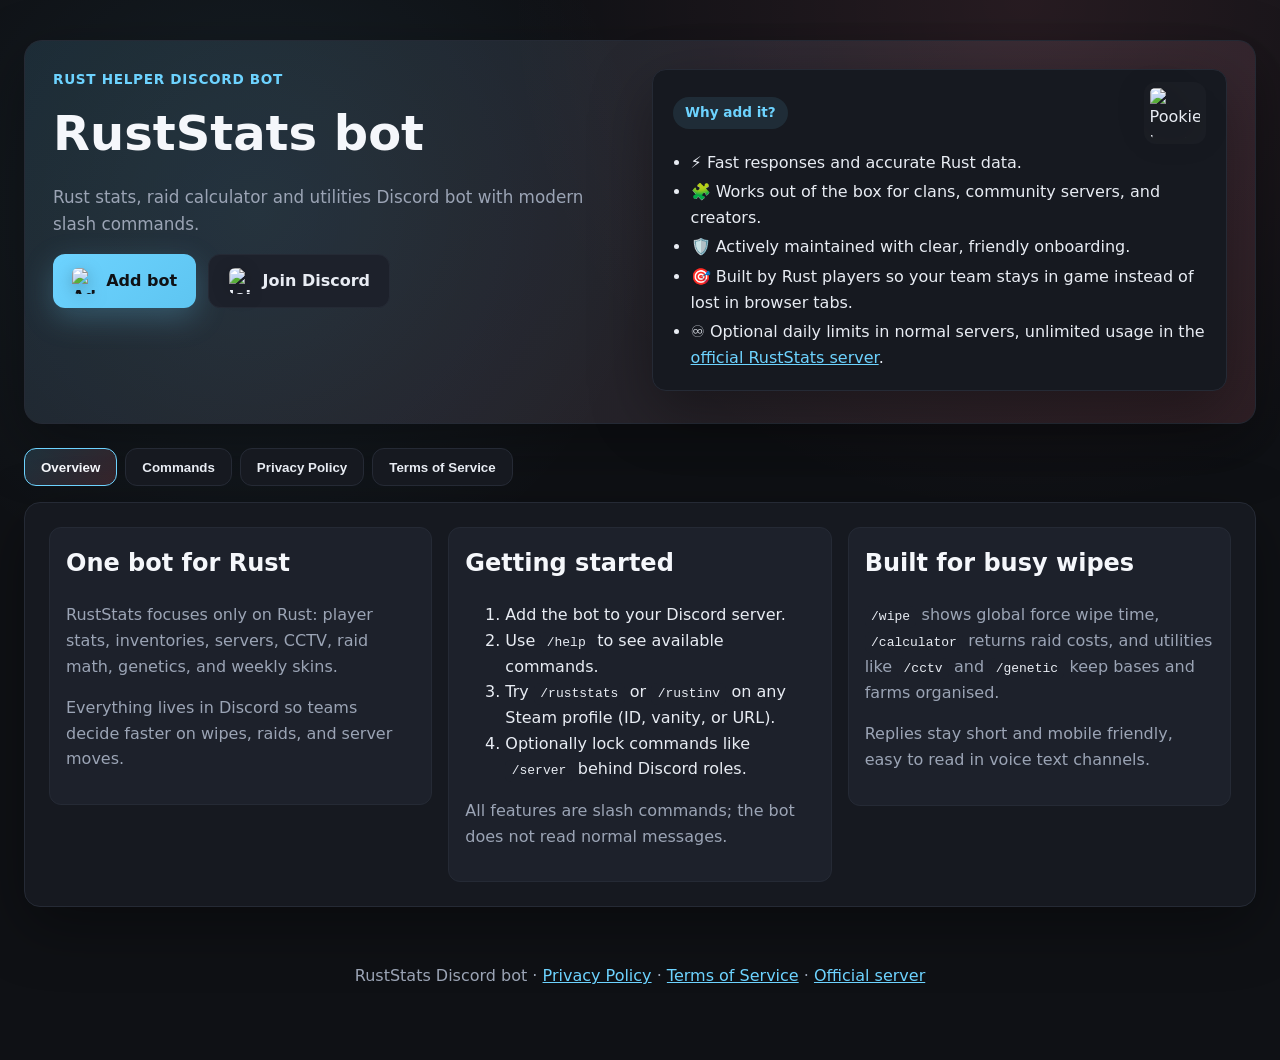
==== docs/index.html @ 952f86d2 "Update bot icon image source in index.html" ====
<!DOCTYPE html>
<html lang="en">
<head>
  <meta charset="UTF-8" />
  <title>RustStats bot</title>
  <meta name="viewport" content="width=device-width, initial-scale=1.0" />
  <link rel="stylesheet" href="style.css" />
  <style>
    .hero__title {
      display: flex;
      align-items: center;
      gap: 0.6rem;
      margin-bottom: 0.4rem;
    }

    .hero__title-icon {
      height: 2.1em;
      width: auto;
      object-fit: contain;
      margin-top: 0.05em;
    }

    .hero__card {
      padding-top: 0.75rem;
    }

    .hero__card-header {
      display: flex;
      align-items: center;
      justify-content: space-between;
      gap: 0.75rem;
      margin-bottom: 0.35rem;
    }

    .hero__card .card-sticker {
      margin-bottom: 0;
    }

    .hero__card ul {
      margin: 0.25rem 0 0;
      padding-left: 1.1rem;
    }

    .hero__card li + li {
      margin-top: 0.25rem;
    }
  </style>
</head>
<body>
  <main>
    <section class="hero">
      <div class="hero__content">
        <p class="eyebrow">Rust helper Discord bot</p>
        <div class="hero__title">
          <h1>RustStats bot</h1>
          <img
            class="hero__title-icon"
            src="https://github.com/M1sha-777/RustStatsSite/blob/main/image2.png?raw=true"
            alt=""
          />
        </div>
        <p class="lede">Rust stats, raid calculator and utilities Discord bot with modern slash commands.</p>
        <div class="hero__actions">
          <a class="button" href="https://discord.com/oauth2/authorize?client_id=1088914219061235712&permissions=2147567616&integration_type=0&scope=bot+applications.commands" target="_blank" rel="noopener">
            <img class="button__icon" src="https://github.com/M1sha-777/RustStatsSite/blob/main/image1.png?raw=true" alt="Add bot icon" />
            Add bot
          </a>
          <a class="button button--ghost" href="https://discord.gg/M3B2twxjD5" target="_blank" rel="noopener">
            <img class="button__icon" src="https://github.com/M1sha-777/RustStatsSite/blob/main/image.png?raw=true" alt="Join Discord icon" />
            Join Discord
          </a>
        </div>
      </div>
      <aside class="hero__card">
        <div class="hero__card-header">
          <p class="pill">Why add it?</p>
          <div class="card-sticker" aria-hidden="true">
            <img src="https://ru-wiki.rustclash.com/img/items180/pookie.bear.png" alt="Pookie bear sticker" />
          </div>
        </div>
        <ul>
          <li>⚡ Fast responses and accurate Rust data.</li>
          <li>🧩 Works out of the box for clans, community servers, and creators.</li>
          <li>🛡️ Actively maintained with clear, friendly onboarding.</li>
          <li>🎯 Built by Rust players so your team stays in game instead of lost in browser tabs.</li>
          <li>♾️ Optional daily limits in normal servers, unlimited usage in the <a href="https://discord.gg/M3B2twxjD5" target="_blank" rel="noopener">official RustStats server</a>.</li>
        </ul>
      </aside>
    </section>

    <nav class="tabs" role="tablist" aria-label="RustStats bot sections">
      <button class="tab active" id="tab-overview" type="button" data-tab-target="overview">Overview</button>
      <button class="tab" id="tab-commands" type="button" data-tab-target="commands">Commands</button>
      <button class="tab" id="tab-privacy" type="button" data-tab-target="privacy">Privacy Policy</button>
      <button class="tab" id="tab-terms" type="button" data-tab-target="terms">Terms of Service</button>
    </nav>

    <section class="tab-panel active" id="overview" role="tabpanel" aria-labelledby="tab-overview">
      <div class="panel-grid">
        <article class="card">
          <h2>One bot for Rust</h2>
          <p>RustStats focuses only on Rust: player stats, inventories, servers, CCTV, raid math, genetics, and weekly skins.</p>
          <p>Everything lives in Discord so teams decide faster on wipes, raids, and server moves.</p>
        </article>
        <article class="card">
          <h2>Getting started</h2>
          <ol>
            <li>Add the bot to your Discord server.</li>
            <li>Use <code>/help</code> to see available commands.</li>
            <li>Try <code>/ruststats</code> or <code>/rustinv</code> on any Steam profile (ID, vanity, or URL).</li>
            <li>Optionally lock commands like <code>/server</code> behind Discord roles.</li>
          </ol>
          <p>All features are slash commands; the bot does not read normal messages.</p>
        </article>
        <article class="card">
          <h2>Built for busy wipes</h2>
          <p><code>/wipe</code> shows global force wipe time, <code>/calculator</code> returns raid costs, and utilities like <code>/cctv</code> and <code>/genetic</code> keep bases and farms organised.</p>
          <p>Replies stay short and mobile friendly, easy to read in voice text channels.</p>
        </article>
      </div>
    </section>

    <section class="tab-panel" id="commands" role="tabpanel" aria-labelledby="tab-commands">
      <div class="section-heading">
        <h2>Commands</h2>
        <div class="section-sticker" aria-hidden="true">
          <img src="https://cdn.discordapp.com/attachments/1439575495577702500/1444111739003080734/image.png?ex=692b855c&is=692a33dc&hm=8b8102cf6c5278b7996411ef80395ef33097405a7dd4fb6205e5fd201a5efbc1&" alt="Discord icon" />
        </div>
      </div>
      <div class="feature-list">
        <article class="feature">
          <p class="pill">/ruststats</p>
          <p>Rust player stats: hours, KD, and recent servers from Steam and BattleMetrics.</p>
        </article>
        <article class="feature">
          <p class="pill">/rustinv</p>
          <p>Inventory value and top skins for any Steam account.</p>
        </article>
        <article class="feature">
          <p class="pill">/server</p>
          <p>Rust server search by BattleMetrics ID, IP:port, hostname, or connect link.</p>
        </article>
        <article class="feature">
          <p class="pill">/wipe</p>
          <p>Next global force wipe time in your time zone.</p>
        </article>
        <article class="feature">
          <p class="pill">/calculator</p>
          <p>Raid cost calculator for doors, walls, and deployables.</p>
        </article>
        <article class="feature">
          <p class="pill">/cctv</p>
          <p>List CCTV camera names and pager frequencies.</p>
        </article>
        <article class="feature">
          <p class="pill">/genetic</p>
          <p>Genetic helper for optimal crop and clone combinations.</p>
        </article>
        <article class="feature">
          <p class="pill">/skins</p>
          <p>Current weekly Rust store skins.</p>
        </article>
        <article class="feature">
          <p class="pill">/help</p>
          <p>Short list of all public commands.</p>
        </article>
      </div>
    </section>

    <section class="tab-panel legal" id="privacy" role="tabpanel" aria-labelledby="tab-privacy">
      <h2>Privacy Policy</h2>
      <p>This page describes how the RustStats Discord bot (“the bot”) handles data when you use it on Discord.</p>
      <h3>Data we receive</h3>
      <ul>
        <li>Discord user and guild information that Discord sends with each slash command or button interaction (IDs, usernames, avatars, server IDs).</li>
        <li>Command input you send to the bot, such as Steam IDs, profile URLs, server addresses, and genome strings.</li>
        <li>Technical logs with which command was run, basic timing, and error details to keep the bot stable.</li>
        <li>Daily counters for how many commands each user and guild has run, stored in a local file to enforce configured limits.</li>
      </ul>
      <h3>How we use data</h3>
      <ul>
        <li>To answer your commands: generate stats, calculations, and other responses.</li>
        <li>To protect the service: apply per-user, per-guild, or global daily command limits and prevent abuse.</li>
        <li>To debug and improve the bot based on anonymised usage patterns and error logs.</li>
      </ul>
      <h3>What we do not do</h3>
      <ul>
        <li>We do not sell your data.</li>
        <li>We do not use your data for advertising.</li>
        <li>We do not read or log full message histories in your servers; the bot only works with slash commands, buttons, and basic guild metadata.</li>
      </ul>
      <h3>Data retention</h3>
      <p>Command usage statistics and technical logs may be stored for a limited time to keep the bot reliable. Daily limit counters reset every UTC day and are periodically overwritten. If you want your data removed, contact the maintainer via the official Discord server.</p>
      <h3>Contact</h3>
      <p>For privacy questions or requests, open a ticket or contact staff in the official RustStats Discord server.</p>
    </section>

    <section class="tab-panel legal" id="terms" role="tabpanel" aria-labelledby="tab-terms">
      <h2>Terms of Service</h2>
      <p>By using the RustStats bot, you agree to these terms.</p>
      <h3>Usage</h3>
      <ul>
        <li>You must follow the Discord Terms of Service and Community Guidelines.</li>
        <li>You may not use the bot for harassment, spam, or any illegal activity.</li>
        <li>You are responsible for following Steam, Facepunch, BattleMetrics, and any other third-party terms when using data returned by the bot.</li>
        <li>The bot is provided “as is” with no uptime guarantees.</li>
      </ul>
      <h3>Limits</h3>
      <ul>
        <li>Daily command limits or other rate limits may be enabled to keep the bot stable for everyone.</li>
        <li>The maintainer may configure per-user, per-guild, or global daily limits and may exempt members of the official RustStats server from those limits.</li>
        <li>We may temporarily block or restrict usage that abuses or overloads the bot.</li>
      </ul>
      <h3>Changes</h3>
      <p>Features, commands, limits, and data sources may change over time. Continued use of the bot after changes means you accept the updated terms.</p>
      <h3>Liability</h3>
      <p>The maintainer is not responsible for any losses, bans, or issues that arise from using the bot or relying on its data.</p>
      <p>If you do not agree with these terms, please remove the bot from your servers.</p>
    </section>

    <footer class="footer">
      <p>RustStats Discord bot · <a href="#privacy">Privacy Policy</a> · <a href="#terms">Terms of Service</a> · <a href="https://discord.gg/M3B2twxjD5" target="_blank" rel="noopener">Official server</a></p>
    </footer>
  </main>
  <script src="script.js" defer></script>
</body>
</html>
---- docs/style.css ----
:root {
  --bg: #0f1115;
  --surface: #161920;
  --surface-2: #1d212b;
  --text: #e8ecf3;
  --muted: #9ba4b5;
  --accent: #6dd3ff;
  --accent-2: #ff7a90;
  --border: #252a35;
  --shadow: 0 20px 60px rgba(0, 0, 0, 0.35);
}

* {
  box-sizing: border-box;
}

body {
  margin: 0;
  font-family: 'Inter', system-ui, -apple-system, BlinkMacSystemFont, 'Segoe UI', sans-serif;
  background: radial-gradient(circle at 20% 20%, rgba(109, 211, 255, 0.08), transparent 30%),
    radial-gradient(circle at 80% 0%, rgba(255, 122, 144, 0.1), transparent 35%),
    var(--bg);
  color: var(--text);
  line-height: 1.6;
  padding: 0 1.5rem 3rem;
}

h1, h2, h3, h4 {
  color: #f5f7fb;
  margin-top: 0;
}

p {
  color: var(--muted);
}

code {
  background: var(--surface-2);
  border-radius: 6px;
  padding: 0.2rem 0.4rem;
  color: var(--text);
}

a {
  color: var(--accent);
}

.hero {
  display: grid;
  grid-template-columns: repeat(auto-fit, minmax(280px, 1fr));
  gap: 1.5rem;
  margin: 2.5rem auto 1.5rem;
  padding: 1.75rem 1.75rem 2rem;
  background: linear-gradient(135deg, rgba(109, 211, 255, 0.12), rgba(255, 122, 144, 0.12));
  border: 1px solid var(--border);
  border-radius: 18px;
  box-shadow: var(--shadow);
}

.hero__content h1 {
  font-size: clamp(2rem, 4vw, 3rem);
  margin-bottom: 0.4rem;
}

.hero__content .lede {
  font-size: 1.05rem;
  max-width: 640px;
}

.hero__card {
  background: var(--surface);
  border: 1px solid var(--border);
  border-radius: 14px;
  padding: 1.25rem;
  box-shadow: var(--shadow);
}

.card-sticker {
  display: flex;
  justify-content: flex-end;
  margin-bottom: 0.35rem;
}

.card-sticker img {
  width: 62px;
  height: 62px;
  object-fit: contain;
  filter: drop-shadow(0 8px 16px rgba(0, 0, 0, 0.35));
  background: rgba(255, 255, 255, 0.02);
  border-radius: 12px;
  padding: 0.35rem;
}

.stat-grid {
  display: grid;
  grid-template-columns: repeat(auto-fit, minmax(180px, 1fr));
  gap: 1rem;
}

.label {
  text-transform: uppercase;
  letter-spacing: 0.04em;
  font-size: 0.75rem;
  color: var(--muted);
  margin: 0;
}

.value {
  margin: 0.15rem 0 0;
  font-size: 1rem;
  font-weight: 600;
}

.value.status {
  color: #9ff88a;
}

.eyebrow {
  text-transform: uppercase;
  letter-spacing: 0.05em;
  font-weight: 700;
  color: var(--accent);
  font-size: 0.85rem;
  margin: 0 0 0.25rem;
}

.lede {
  margin: 0 0 1rem;
}

.hero__actions {
  display: flex;
  flex-wrap: wrap;
  gap: 0.75rem;
  margin-top: 1rem;
}

.button {
  background: linear-gradient(135deg, var(--accent), #5ec5f1);
  border: none;
  color: #0f1115;
  font-weight: 700;
  padding: 0.8rem 1.2rem;
  border-radius: 12px;
  cursor: pointer;
  text-decoration: none;
  transition: transform 150ms ease, box-shadow 150ms ease;
  box-shadow: 0 10px 30px rgba(109, 211, 255, 0.25);
  display: inline-flex;
  align-items: center;
  gap: 0.5rem;
}

.button:hover,
.button:focus-visible {
  transform: translateY(-1px);
  box-shadow: 0 14px 40px rgba(109, 211, 255, 0.35);
}

.button--ghost {
  background: var(--surface-2);
  color: var(--text);
  border: 1px solid var(--border);
  box-shadow: none;
}

.button__icon {
  width: 26px;
  height: 26px;
  object-fit: contain;
  filter: drop-shadow(0 4px 8px rgba(0, 0, 0, 0.25));
  border-radius: 6px;
}

.tabs {
  display: flex;
  gap: 0.5rem;
  margin: 1.5rem 0 1rem;
  flex-wrap: wrap;
}

.tab {
  background: var(--surface);
  color: var(--text);
  border: 1px solid var(--border);
  padding: 0.65rem 1rem;
  border-radius: 12px;
  cursor: pointer;
  font-weight: 600;
  transition: border-color 150ms ease, transform 150ms ease, color 150ms ease;
}

.tab:hover,
.tab:focus-visible {
  border-color: var(--accent);
  color: var(--accent);
}

.tab.active {
  background: linear-gradient(135deg, rgba(109, 211, 255, 0.16), rgba(255, 122, 144, 0.16));
  border-color: var(--accent);
  color: #f5f7fb;
}

.tab-panel {
  display: none;
  background: var(--surface);
  border: 1px solid var(--border);
  border-radius: 16px;
  padding: 1.5rem;
  box-shadow: var(--shadow);
}

.tab-panel.active {
  display: block;
}

.panel-grid {
  display: grid;
  grid-template-columns: repeat(auto-fit, minmax(260px, 1fr));
  gap: 1rem;
  align-items: start;
}

.card {
  background: var(--surface-2);
  border: 1px solid var(--border);
  border-radius: 12px;
  padding: 1rem;
}

.feature-list {
  display: grid;
  grid-template-columns: repeat(auto-fit, minmax(240px, 1fr));
  gap: 1rem;
}

.section-heading {
  display: flex;
  align-items: center;
  justify-content: space-between;
  gap: 0.75rem;
  margin-bottom: 0.75rem;
}

.section-sticker img {
  width: 34px;
  height: 34px;
  object-fit: contain;
  filter: drop-shadow(0 6px 12px rgba(0, 0, 0, 0.3));
  background: rgba(109, 211, 255, 0.08);
  border-radius: 10px;
  padding: 0.25rem;
}

.feature {
  background: var(--surface-2);
  border-radius: 12px;
  border: 1px solid var(--border);
  padding: 1rem;
  min-height: 200px;
}

.pill {
  display: inline-block;
  padding: 0.35rem 0.75rem;
  border-radius: 999px;
  background: rgba(109, 211, 255, 0.1);
  color: var(--accent);
  font-weight: 700;
  font-size: 0.85rem;
}

.legal h2 {
  margin-bottom: 0.25rem;
}

.legal h3 {
  margin-bottom: 0.1rem;
}

.legal ul {
  padding-left: 1.2rem;
  color: var(--muted);
}

.footer {
  text-align: center;
  color: var(--muted);
  margin-top: 1.5rem;
  padding: 1rem 0 0.5rem;
}

@media (max-width: 640px) {
  body {
    padding: 0 1rem 2rem;
  }

  .hero {
    padding: 1.25rem;
  }

  .tabs {
    gap: 0.35rem;
  }
}
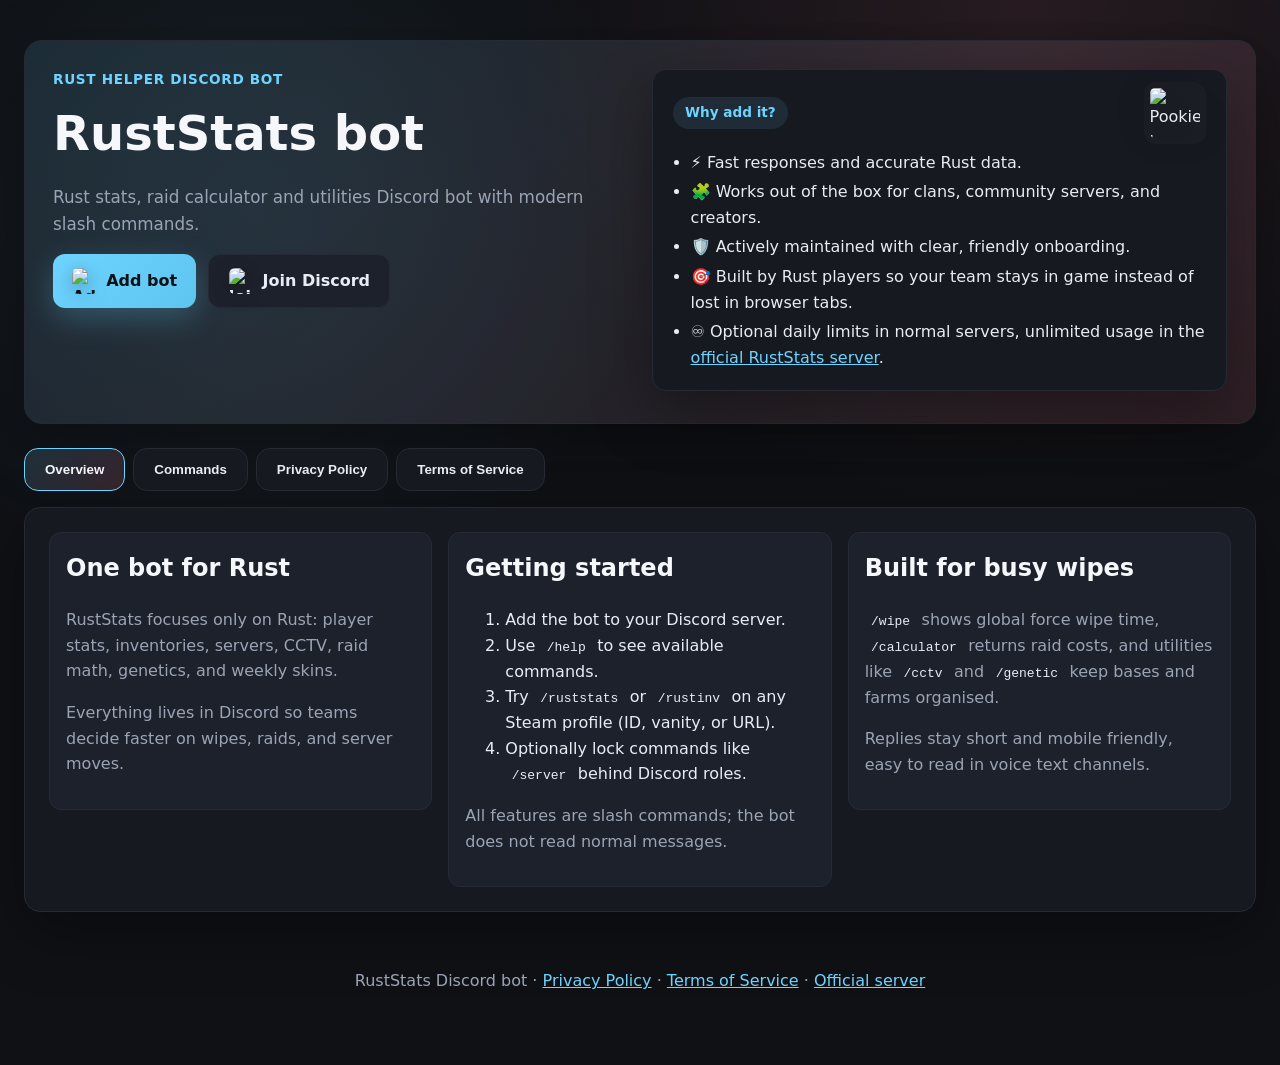
==== commit a200daeb: "Add favicon link to documentation page" ====
--- a/docs/index.html
+++ b/docs/index.html
@@ -4,6 +4,7 @@
   <meta charset="UTF-8" />
   <title>RustStats bot</title>
   <meta name="viewport" content="width=device-width, initial-scale=1.0" />
+  <link rel="icon" type="image/png" href="favicon.png" />
   <link rel="stylesheet" href="style.css" />
   <style>
     .hero__title {
@@ -75,7 +76,7 @@
         <div class="hero__card-header">
           <p class="pill">Why add it?</p>
           <div class="card-sticker" aria-hidden="true">
-            <img src="https://ru-wiki.rustclash.com/img/items180/pookie.bear.png" alt="Pookie bear sticker" />
+            <img src="https://wiki.rustclash.com/img/items180/pookie.bear.png" alt="Pookie bear sticker" />
           </div>
         </div>
         <ul>
@@ -124,7 +125,7 @@
       <div class="section-heading">
         <h2>Commands</h2>
         <div class="section-sticker" aria-hidden="true">
-          <img src="https://cdn.discordapp.com/attachments/1439575495577702500/1444111739003080734/image.png?ex=692b855c&is=692a33dc&hm=8b8102cf6c5278b7996411ef80395ef33097405a7dd4fb6205e5fd201a5efbc1&" alt="Discord icon" />
+          <img src="https://github.com/M1sha-777/RustStatsSite/blob/main/image3.png?raw=true" alt="Discord icon" />
         </div>
       </div>
       <div class="feature-list">
--- a/docs/style.css
+++ b/docs/style.css
@@ -183,8 +183,8 @@
   background: var(--surface);
   color: var(--text);
   border: 1px solid var(--border);
-  padding: 0.65rem 1rem;
-  border-radius: 12px;
+  padding: 0.8rem 1.25rem;
+  border-radius: 14px;
   cursor: pointer;
   font-weight: 600;
   transition: border-color 150ms ease, transform 150ms ease, color 150ms ease;
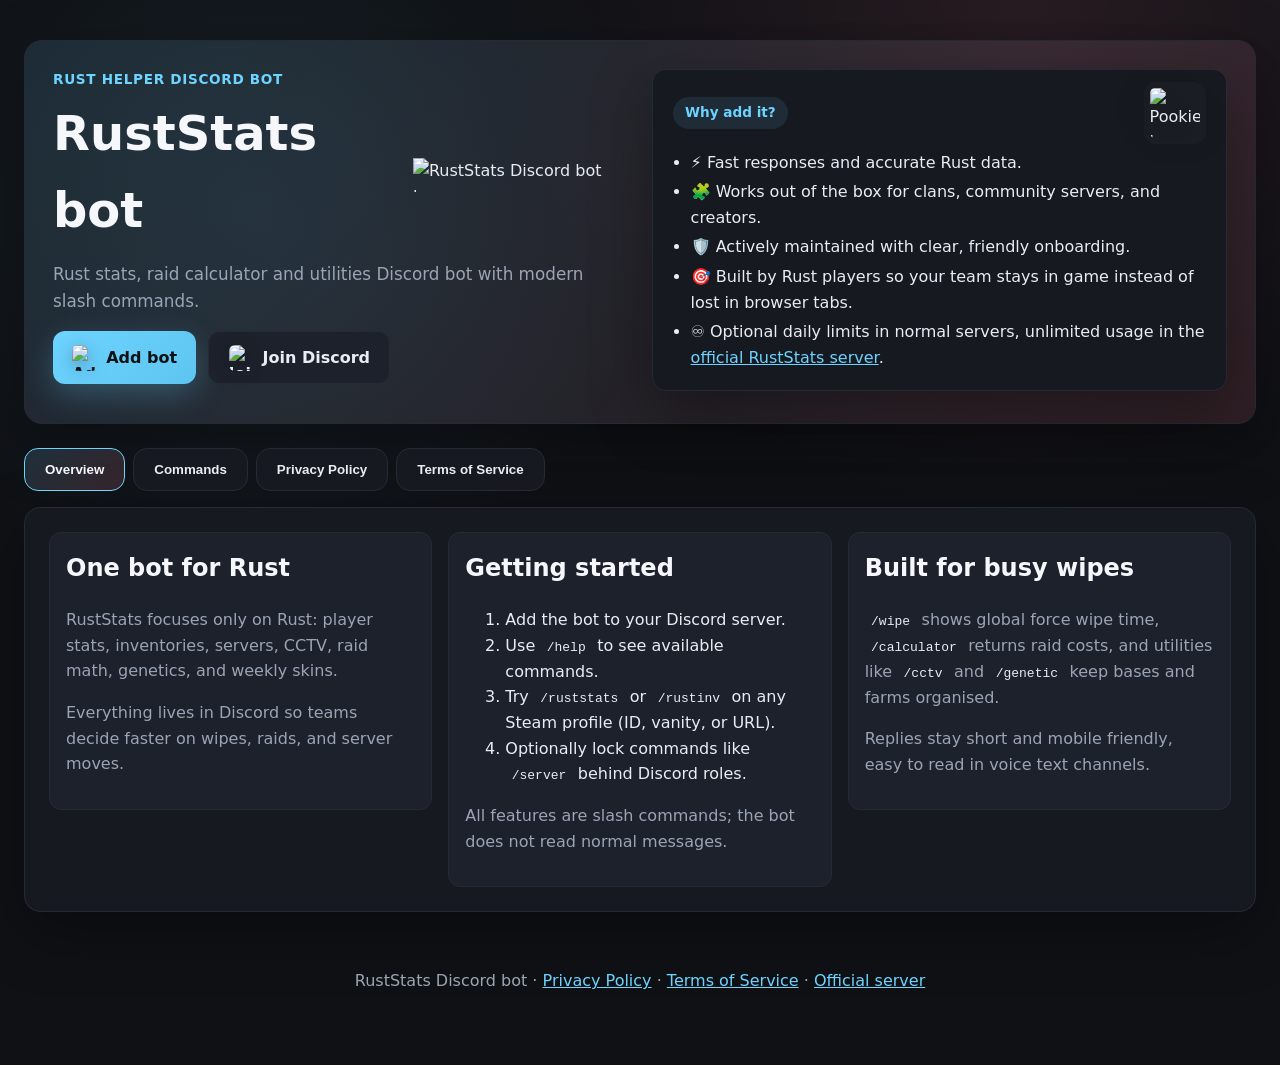
==== commit cbdf17de: "Improve SEO metadata" ====
--- a/docs/index.html
+++ b/docs/index.html
@@ -2,10 +2,54 @@
 <html lang="en">
 <head>
   <meta charset="UTF-8" />
+  <meta name="viewport" content="width=device-width, initial-scale=1.0" />
+  <meta
+    name="description"
+    content="RustStats Discord bot for Rust player stats, raid cost calculator, CCTV codes, server search, and helpful slash commands."
+  />
+  <meta
+    name="keywords"
+    content="Rust Discord bot, Rust stats, raid calculator, Rust server search, CCTV codes, Rust slash commands, Rust utilities"
+  />
+  <meta name="robots" content="index, follow" />
+  <link rel="canonical" href="https://m1sha-777.github.io/RustStatsSite/docs/" />
+  <meta property="og:title" content="RustStats Discord Bot" />
+  <meta
+    property="og:description"
+    content="Invite the RustStats bot to Discord to view Rust player stats, calculate raid costs, and fetch server info with fast slash commands."
+  />
+  <meta property="og:type" content="website" />
+  <meta property="og:url" content="https://m1sha-777.github.io/RustStatsSite/docs/" />
+  <meta property="og:image" content="https://github.com/M1sha-777/RustStatsSite/blob/main/image2.png?raw=true" />
+  <meta property="og:site_name" content="RustStats Bot" />
+  <meta name="twitter:card" content="summary_large_image" />
+  <meta name="twitter:title" content="RustStats Discord Bot" />
+  <meta
+    name="twitter:description"
+    content="Track Rust stats, plan raids, and manage servers with a fast Discord bot made for Rust players."
+  />
+  <meta name="twitter:image" content="https://github.com/M1sha-777/RustStatsSite/blob/main/image2.png?raw=true" />
+  <meta name="theme-color" content="#f16436" />
   <title>RustStats bot</title>
-  <meta name="viewport" content="width=device-width, initial-scale=1.0" />
   <link rel="icon" type="image/png" href="favicon.png" />
   <link rel="stylesheet" href="style.css" />
+  <script type="application/ld+json">
+    {
+      "@context": "https://schema.org",
+      "@type": "SoftwareApplication",
+      "name": "RustStats Discord Bot",
+      "applicationCategory": "GameApplication",
+      "operatingSystem": "Discord",
+      "description": "RustStats Discord bot provides Rust player stats, raid calculators, CCTV codes, and server search with slash commands.",
+      "url": "https://m1sha-777.github.io/RustStatsSite/docs/",
+      "image": "https://github.com/M1sha-777/RustStatsSite/blob/main/image2.png?raw=true",
+      "offers": {
+        "@type": "Offer",
+        "price": "0",
+        "priceCurrency": "USD"
+      }
+    }
+  </script>
   <style>
     .hero__title {
       display: flex;
@@ -57,7 +101,7 @@
           <img
             class="hero__title-icon"
             src="https://github.com/M1sha-777/RustStatsSite/blob/main/image2.png?raw=true"
-            alt=""
+            alt="RustStats Discord bot logo"
           />
         </div>
         <p class="lede">Rust stats, raid calculator and utilities Discord bot with modern slash commands.</p>
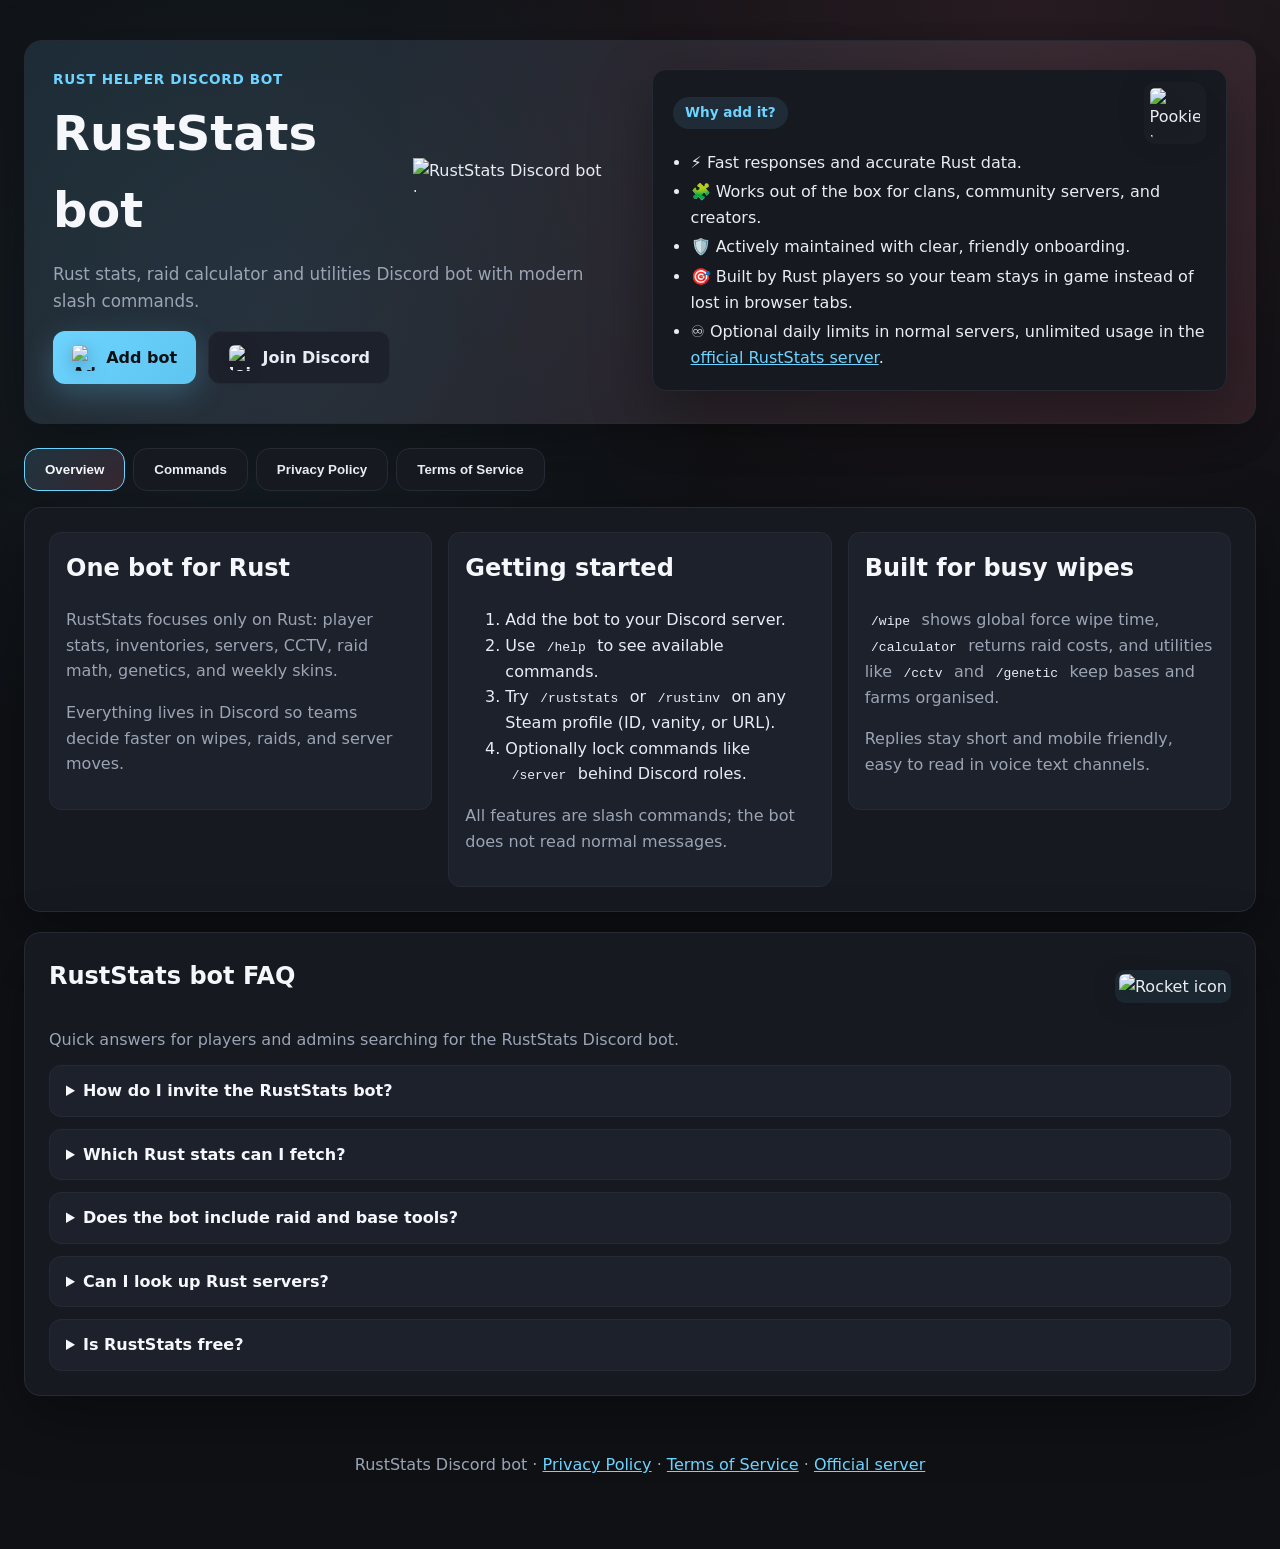
==== commit 22fe7704: "Improve SEO with FAQ schema and sitemap" ====
--- a/docs/index.html
+++ b/docs/index.html
@@ -5,12 +5,13 @@
   <meta name="viewport" content="width=device-width, initial-scale=1.0" />
   <meta
     name="description"
-    content="RustStats Discord bot for Rust player stats, raid cost calculator, CCTV codes, server search, and helpful slash commands."
+    content="RustStats Discord bot for Rust player stats, raid calculator, CCTV codes, server search, wipe timers, and helper slash commands."
   />
   <meta
     name="keywords"
-    content="Rust Discord bot, Rust stats, raid calculator, Rust server search, CCTV codes, Rust slash commands, Rust utilities"
+    content="Rust Discord bot, Rust stats, raid calculator, Rust server search, CCTV codes, Rust slash commands, Rust utilities, Rust wipe timer"
   />
+  <meta name="author" content="RustStats bot maintainer" />
   <meta name="robots" content="index, follow" />
   <link rel="canonical" href="https://m1sha-777.github.io/RustStatsSite/docs/" />
   <meta property="og:title" content="RustStats Discord Bot" />
@@ -22,6 +23,7 @@
   <meta property="og:url" content="https://m1sha-777.github.io/RustStatsSite/docs/" />
   <meta property="og:image" content="https://github.com/M1sha-777/RustStatsSite/blob/main/image2.png?raw=true" />
   <meta property="og:site_name" content="RustStats Bot" />
+  <meta property="og:locale" content="en_US" />
   <meta name="twitter:card" content="summary_large_image" />
   <meta name="twitter:title" content="RustStats Discord Bot" />
   <meta
@@ -30,7 +32,7 @@
   />
   <meta name="twitter:image" content="https://github.com/M1sha-777/RustStatsSite/blob/main/image2.png?raw=true" />
   <meta name="theme-color" content="#f16436" />
-  <title>RustStats bot</title>
+  <title>RustStats Discord Bot | Rust player stats & raid calculator</title>
   <link rel="icon" type="image/png" href="favicon.png" />
   <link rel="stylesheet" href="style.css" />
   <script type="application/ld+json">
@@ -50,6 +52,46 @@
       }
     }
   </script>
+  <script type="application/ld+json">
+    {
+      "@context": "https://schema.org",
+      "@type": "FAQPage",
+      "mainEntity": [
+        {
+          "@type": "Question",
+          "name": "How do I add the RustStats bot to my Discord server?",
+          "acceptedAnswer": {
+            "@type": "Answer",
+            "text": "Click the \"Add bot\" button to invite RustStats with slash command permissions, then run /help to see every available Rust command."
+          }
+        },
+        {
+          "@type": "Question",
+          "name": "What Rust stats can the bot show?",
+          "acceptedAnswer": {
+            "@type": "Answer",
+            "text": "Use /ruststats for player hours, KD, recent servers, /rustinv for inventory value, and /server to look up BattleMetrics or IP:port servers."
+          }
+        },
+        {
+          "@type": "Question",
+          "name": "Does RustStats include a raid calculator?",
+          "acceptedAnswer": {
+            "@type": "Answer",
+            "text": "Yes. Run /calculator to get sulphur, ammo, and explosive costs for doors, walls, deployables, and other raid targets."
+          }
+        },
+        {
+          "@type": "Question",
+          "name": "Is the RustStats bot free to use?",
+          "acceptedAnswer": {
+            "@type": "Answer",
+            "text": "RustStats is free. Optional daily limits keep the bot stable, and the official RustStats server has unlimited usage."
+          }
+        }
+      ]
+    }
+  </script>
   <style>
     .hero__title {
       display: flex;
@@ -263,6 +305,38 @@
       <p>If you do not agree with these terms, please remove the bot from your servers.</p>
     </section>
 
+    <section class="faq" id="faq" aria-labelledby="faq-heading">
+      <div class="section-heading">
+        <h2 id="faq-heading">RustStats bot FAQ</h2>
+        <div class="section-sticker" aria-hidden="true">
+          <img src="https://wiki.rustclash.com/img/items180/boomer.rocket.png" alt="Rocket icon" />
+        </div>
+      </div>
+      <p class="lede">Quick answers for players and admins searching for the RustStats Discord bot.</p>
+      <div class="faq__list">
+        <details>
+          <summary>How do I invite the RustStats bot?</summary>
+          <p>Use the <strong>Add bot</strong> button above to invite RustStats with slash commands enabled, then run <code>/help</code> to explore every command.</p>
+        </details>
+        <details>
+          <summary>Which Rust stats can I fetch?</summary>
+          <p><code>/ruststats</code> shows hours, KD, and recent servers, while <code>/rustinv</code> returns inventory value and top skins for any Steam profile.</p>
+        </details>
+        <details>
+          <summary>Does the bot include raid and base tools?</summary>
+          <p>Yes. <code>/calculator</code> returns raid costs, <code>/cctv</code> lists camera names and pager frequencies, and <code>/genetic</code> helps with crop layouts.</p>
+        </details>
+        <details>
+          <summary>Can I look up Rust servers?</summary>
+          <p><code>/server</code> searches BattleMetrics IDs, IP:ports, hostnames, or connect links so teams can hop to the right server quickly.</p>
+        </details>
+        <details>
+          <summary>Is RustStats free?</summary>
+          <p>RustStats is free to use. Optional daily limits keep performance stable, and the official RustStats Discord server has unlimited usage.</p>
+        </details>
+      </div>
+    </section>
+
     <footer class="footer">
       <p>RustStats Discord bot · <a href="#privacy">Privacy Policy</a> · <a href="#terms">Terms of Service</a> · <a href="https://discord.gg/M3B2twxjD5" target="_blank" rel="noopener">Official server</a></p>
     </footer>
--- a/docs/style.css
+++ b/docs/style.css
@@ -271,6 +271,43 @@
   font-size: 0.85rem;
 }
 
+.faq {
+  background: var(--surface);
+  border: 1px solid var(--border);
+  border-radius: 16px;
+  padding: 1.5rem;
+  box-shadow: var(--shadow);
+  margin-top: 1.25rem;
+}
+
+.faq__list {
+  display: grid;
+  gap: 0.75rem;
+  margin-top: 0.75rem;
+}
+
+.faq details {
+  background: var(--surface-2);
+  border: 1px solid var(--border);
+  border-radius: 12px;
+  padding: 0.75rem 1rem;
+}
+
+.faq summary {
+  cursor: pointer;
+  color: #f5f7fb;
+  font-weight: 700;
+}
+
+.faq summary:hover,
+.faq summary:focus-visible {
+  color: var(--accent);
+}
+
+.faq p {
+  margin: 0.5rem 0 0;
+}
+
 .legal h2 {
   margin-bottom: 0.25rem;
 }
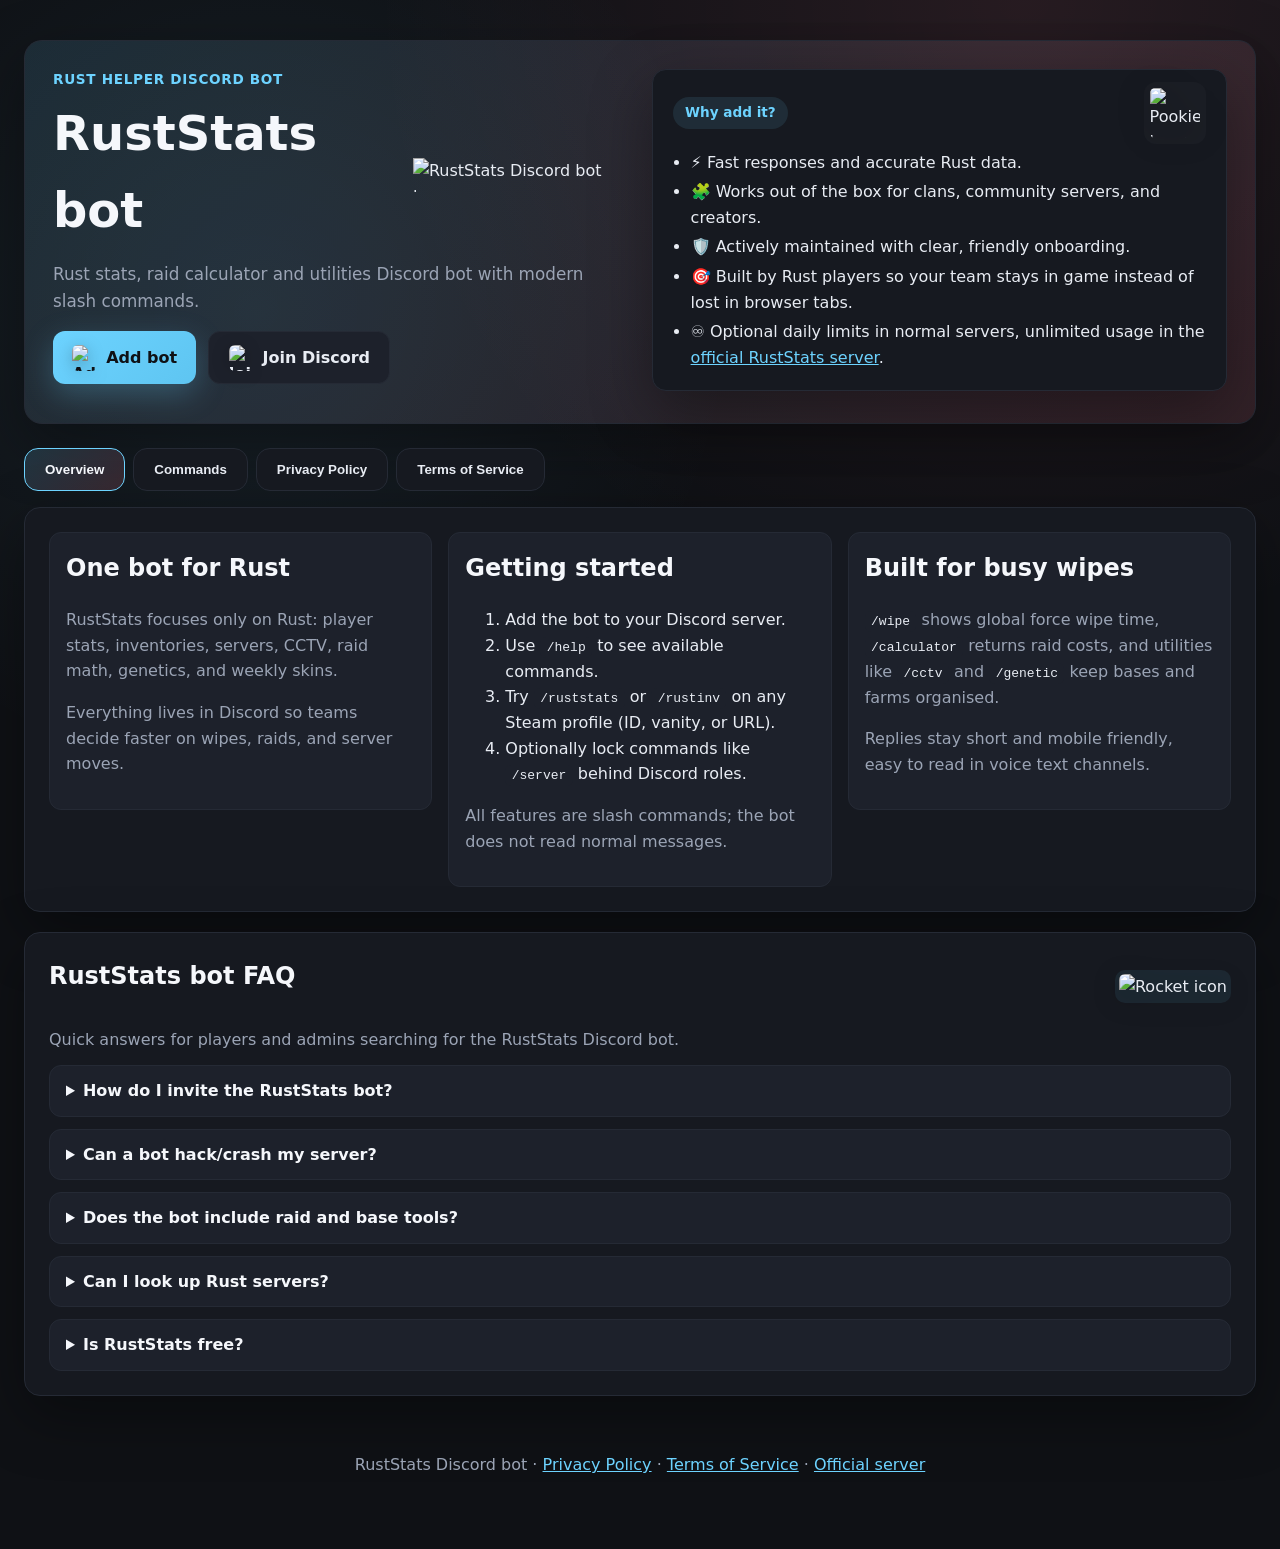
==== commit e695b1b6: "Update index.html" ====
--- a/docs/index.html
+++ b/docs/index.html
@@ -309,7 +309,7 @@
       <div class="section-heading">
         <h2 id="faq-heading">RustStats bot FAQ</h2>
         <div class="section-sticker" aria-hidden="true">
-          <img src="https://wiki.rustclash.com/img/items180/boomer.rocket.png" alt="Rocket icon" />
+          <img src="https://wiki.rustclash.com/img/items180/pipetool.png" alt="Rocket icon" />
         </div>
       </div>
       <p class="lede">Quick answers for players and admins searching for the RustStats Discord bot.</p>
@@ -319,8 +319,8 @@
           <p>Use the <strong>Add bot</strong> button above to invite RustStats with slash commands enabled, then run <code>/help</code> to explore every command.</p>
         </details>
         <details>
-          <summary>Which Rust stats can I fetch?</summary>
-          <p><code>/ruststats</code> shows hours, KD, and recent servers, while <code>/rustinv</code> returns inventory value and top skins for any Steam profile.</p>
+          <summary>Can a bot hack/crash my server?</summary>
+          <p>No, the bot only requires secure permissions to operate and cannot harm your server or access your personal information. <a href="https://m1sha-777.github.io/RustStatsSite/docs/#privacy">Learn more</a>.</p>
         </details>
         <details>
           <summary>Does the bot include raid and base tools?</summary>
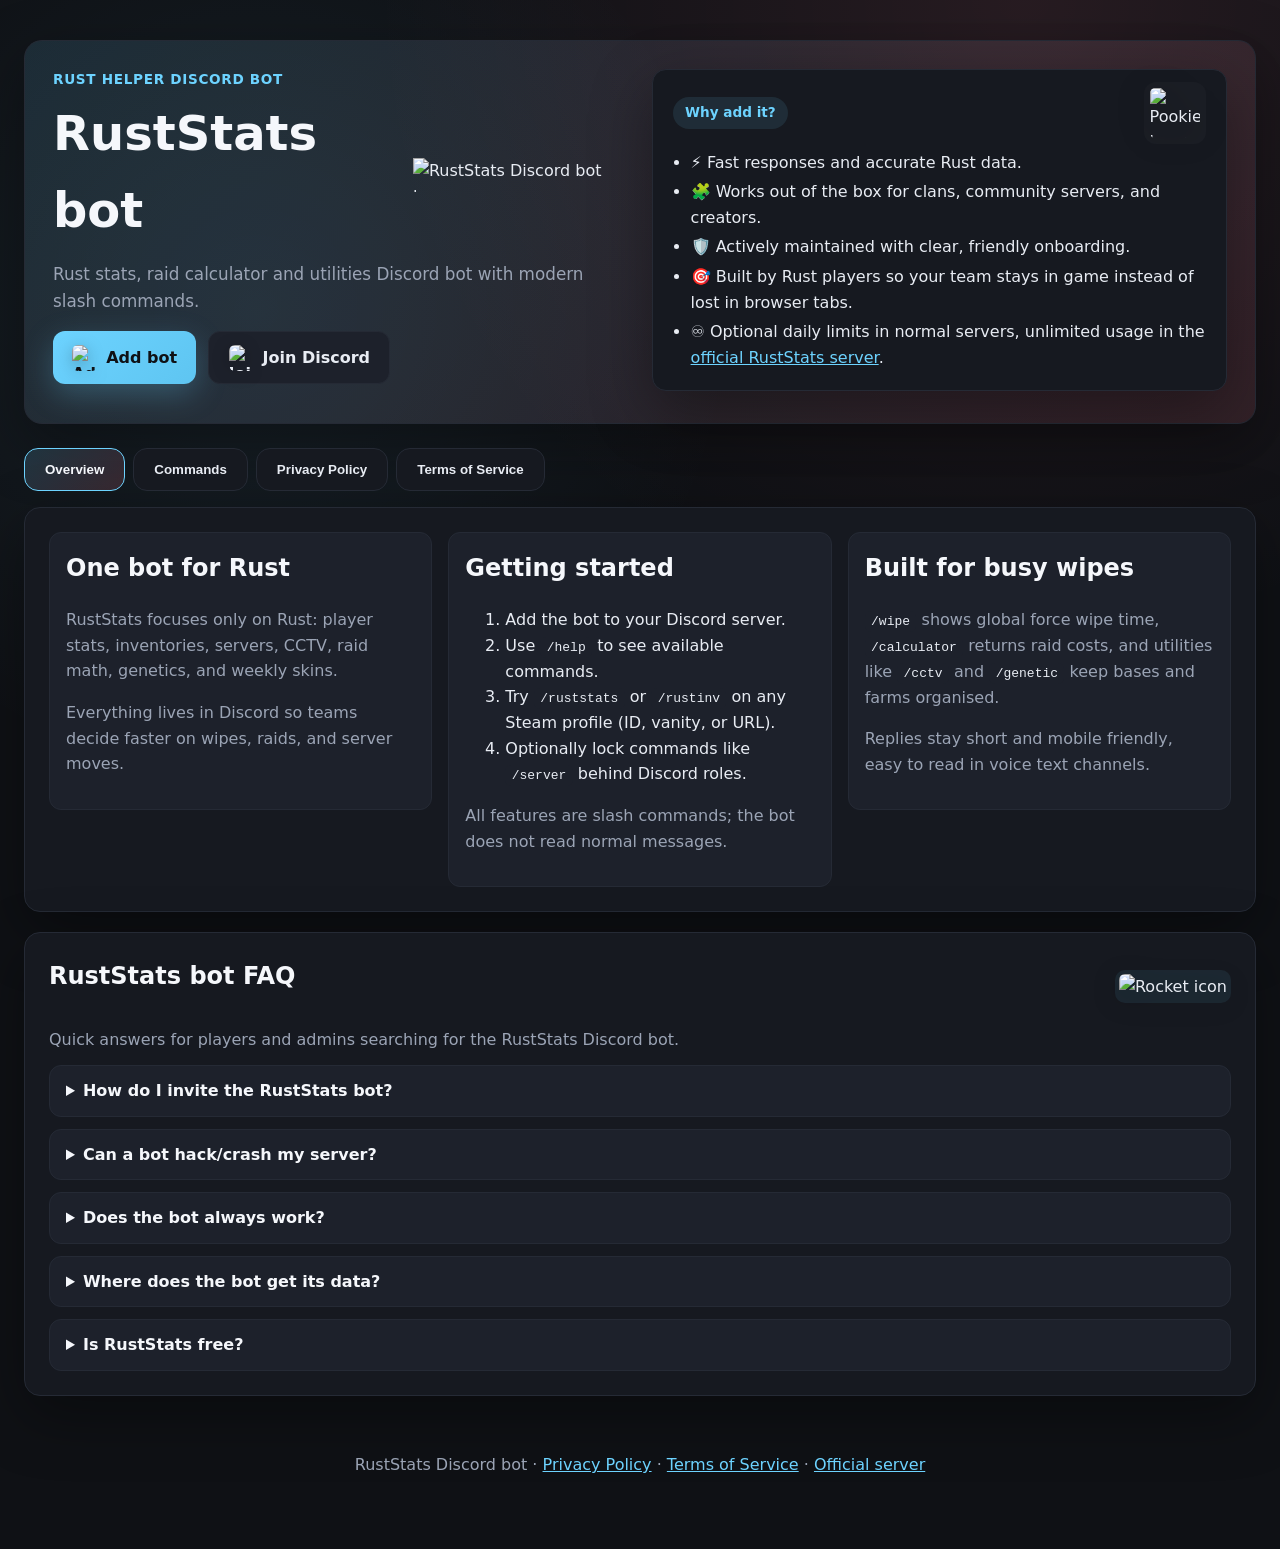
==== commit 0c0a3dd7: "Update index.html" ====
--- a/docs/index.html
+++ b/docs/index.html
@@ -323,16 +323,16 @@
           <p>No, the bot only requires secure permissions to operate and cannot harm your server or access your personal information. <a href="https://m1sha-777.github.io/RustStatsSite/docs/#privacy">Learn more</a>.</p>
         </details>
         <details>
-          <summary>Does the bot include raid and base tools?</summary>
-          <p>Yes. <code>/calculator</code> returns raid costs, <code>/cctv</code> lists camera names and pager frequencies, and <code>/genetic</code> helps with crop layouts.</p>
-        </details>
-        <details>
-          <summary>Can I look up Rust servers?</summary>
-          <p><code>/server</code> searches BattleMetrics IDs, IP:ports, hostnames, or connect links so teams can hop to the right server quickly.</p>
+          <summary>Does the bot always work?</summary>
+          <p>Yes, the bot's uptime is over 99%. But it's important to keep in mind that we rely on many factors beyond our control.</p>
+        </details>
+        <details>
+          <summary>Where does the bot get its data?</summary>
+          <p>The bot uses the Steam and BattleMetrics APIs, as well as other open sources such as RustMaps and the Steam Community Market.</p>
         </details>
         <details>
           <summary>Is RustStats free?</summary>
-          <p>RustStats is free to use. Optional daily limits keep performance stable, and the official RustStats Discord server has unlimited usage.</p>
+          <p>Yes, RustStats is free to use. We have daily limits, but you can avoid them by joining our <a href="https://discord.gg/M3B2twxjD5">official server</a>.</p>
         </details>
       </div>
     </section>
